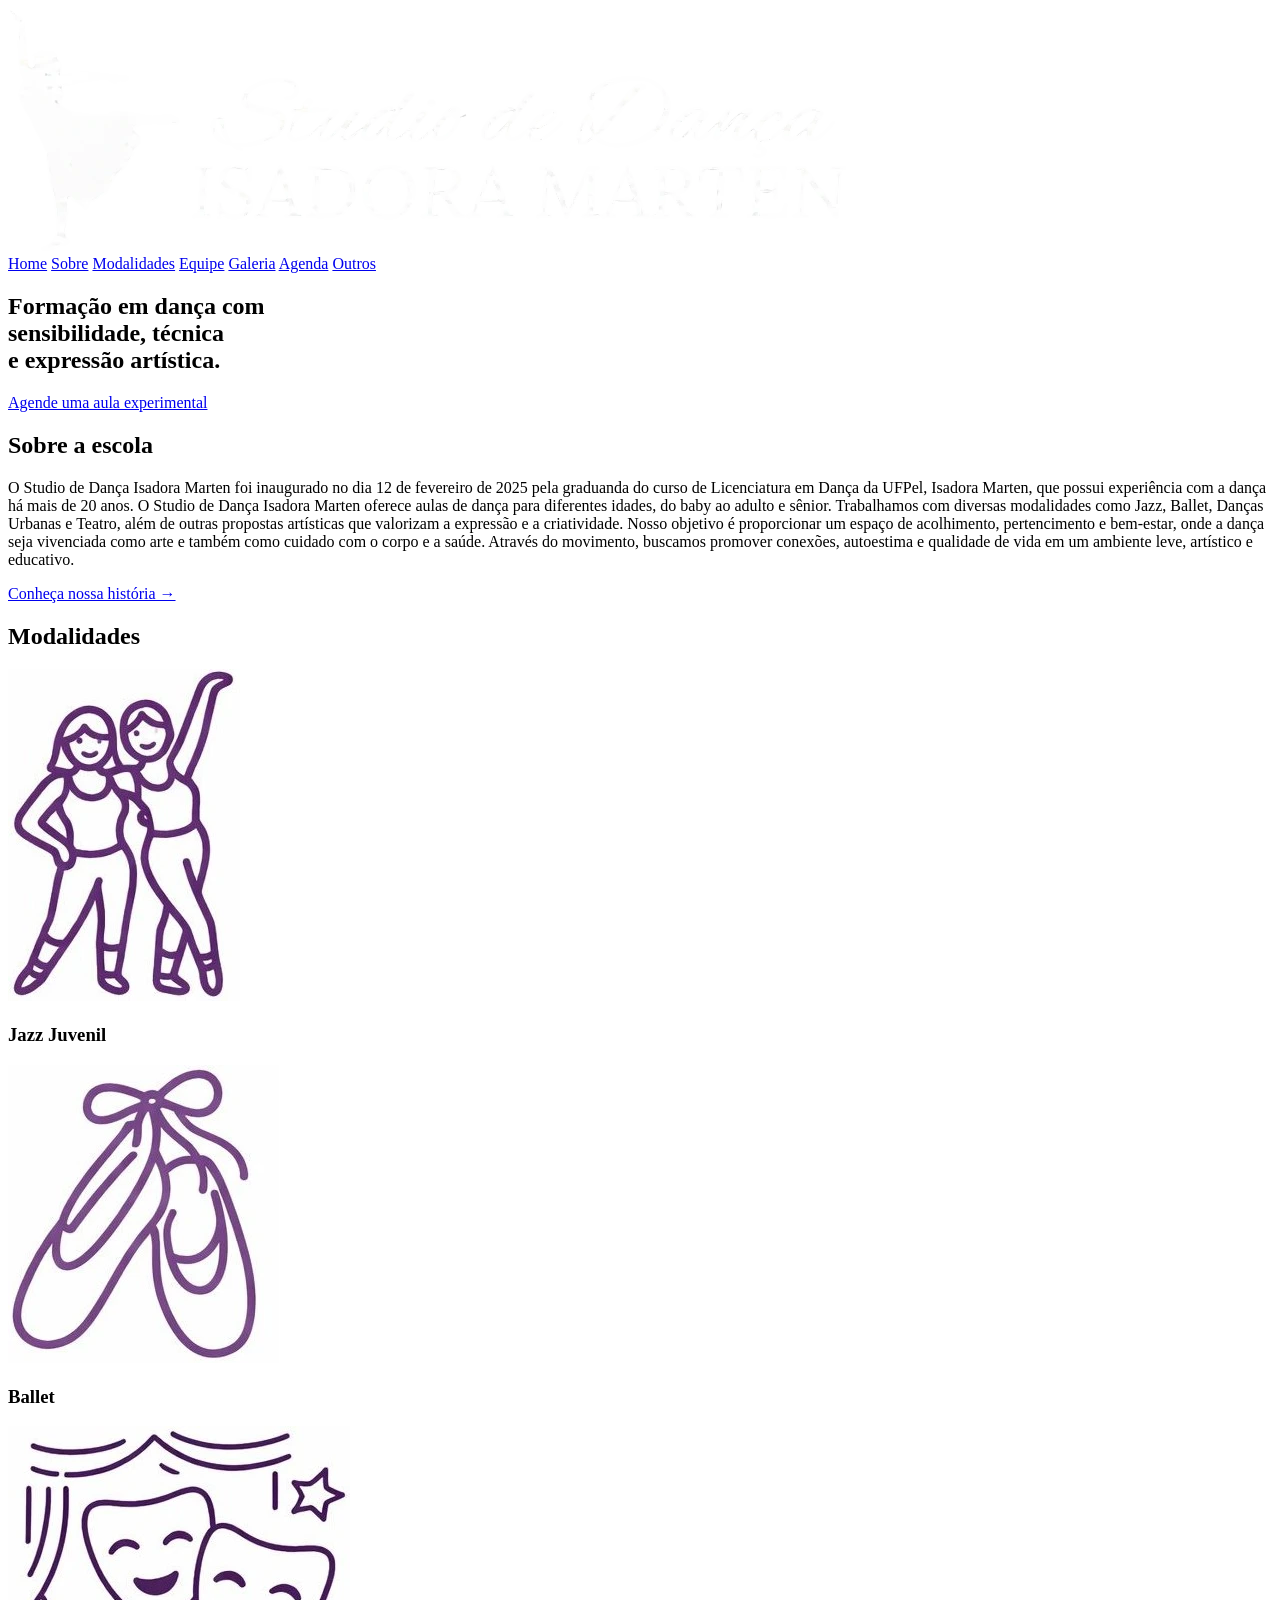
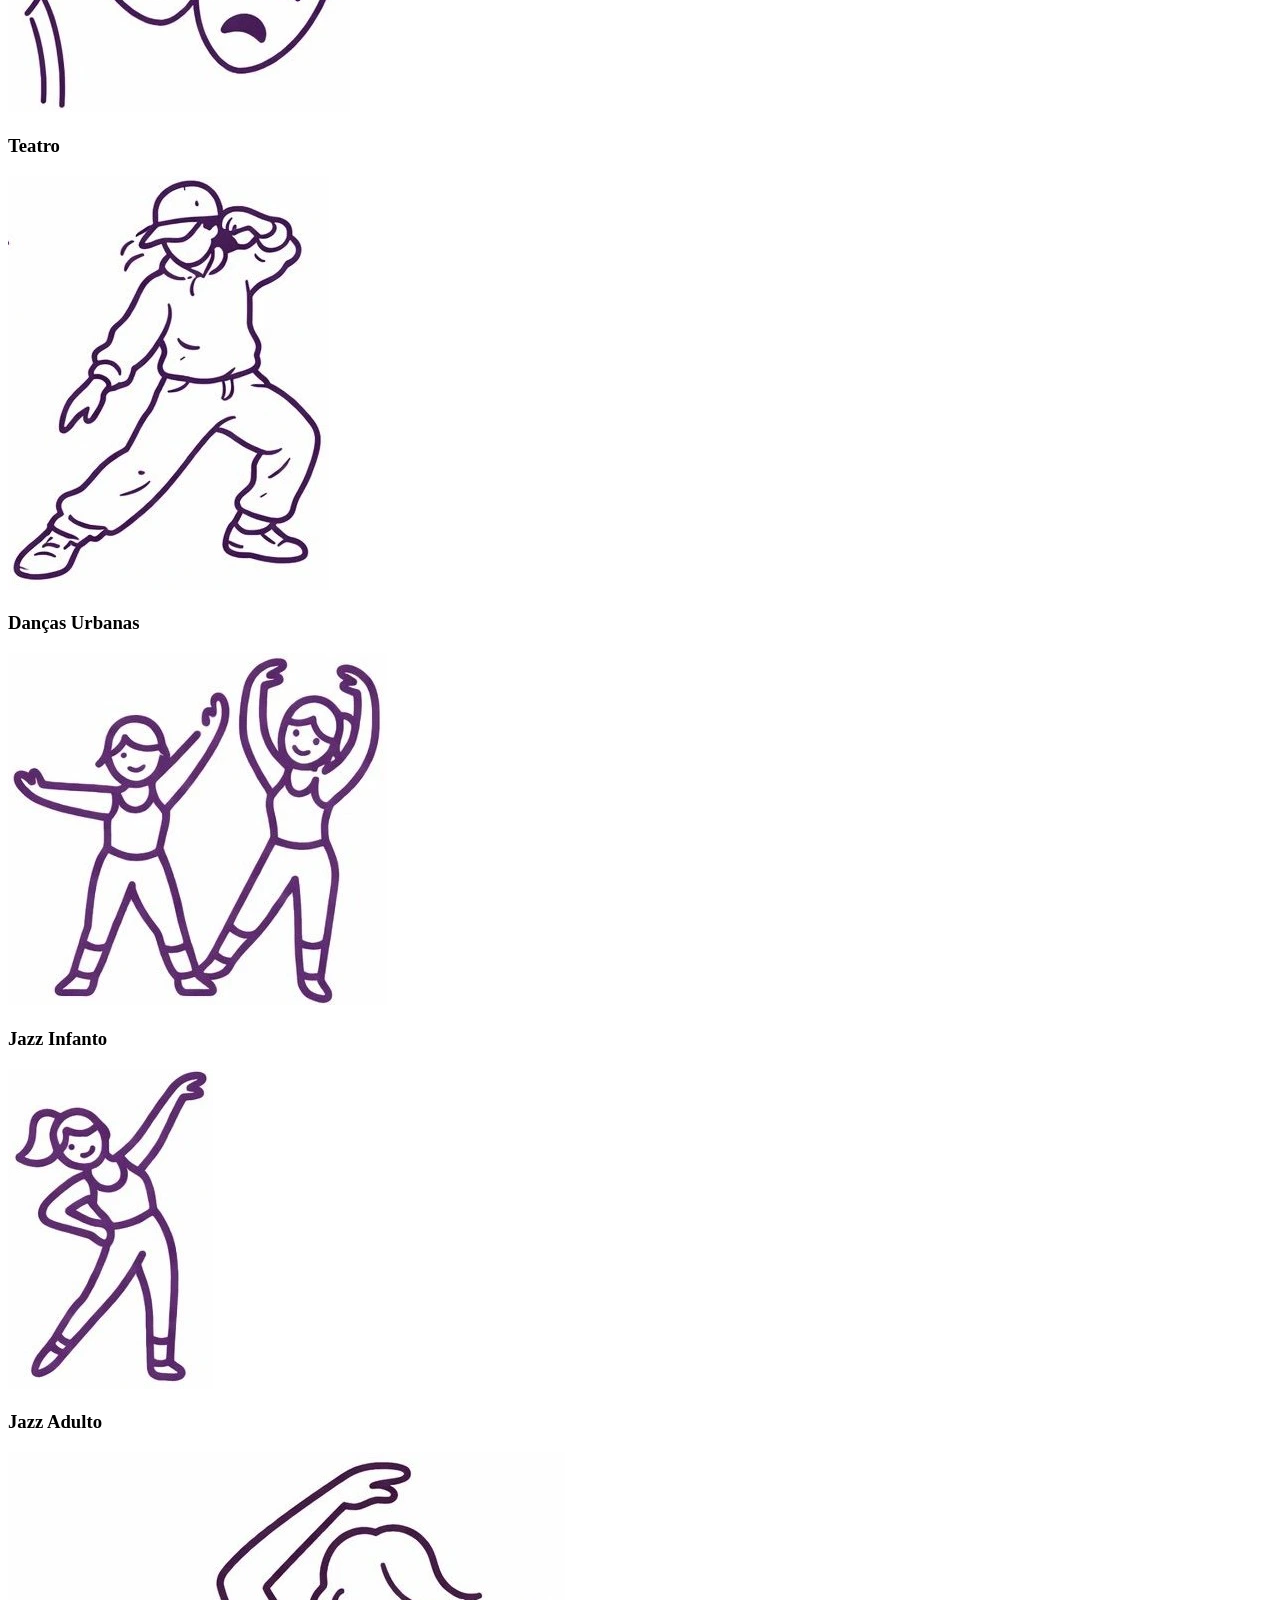
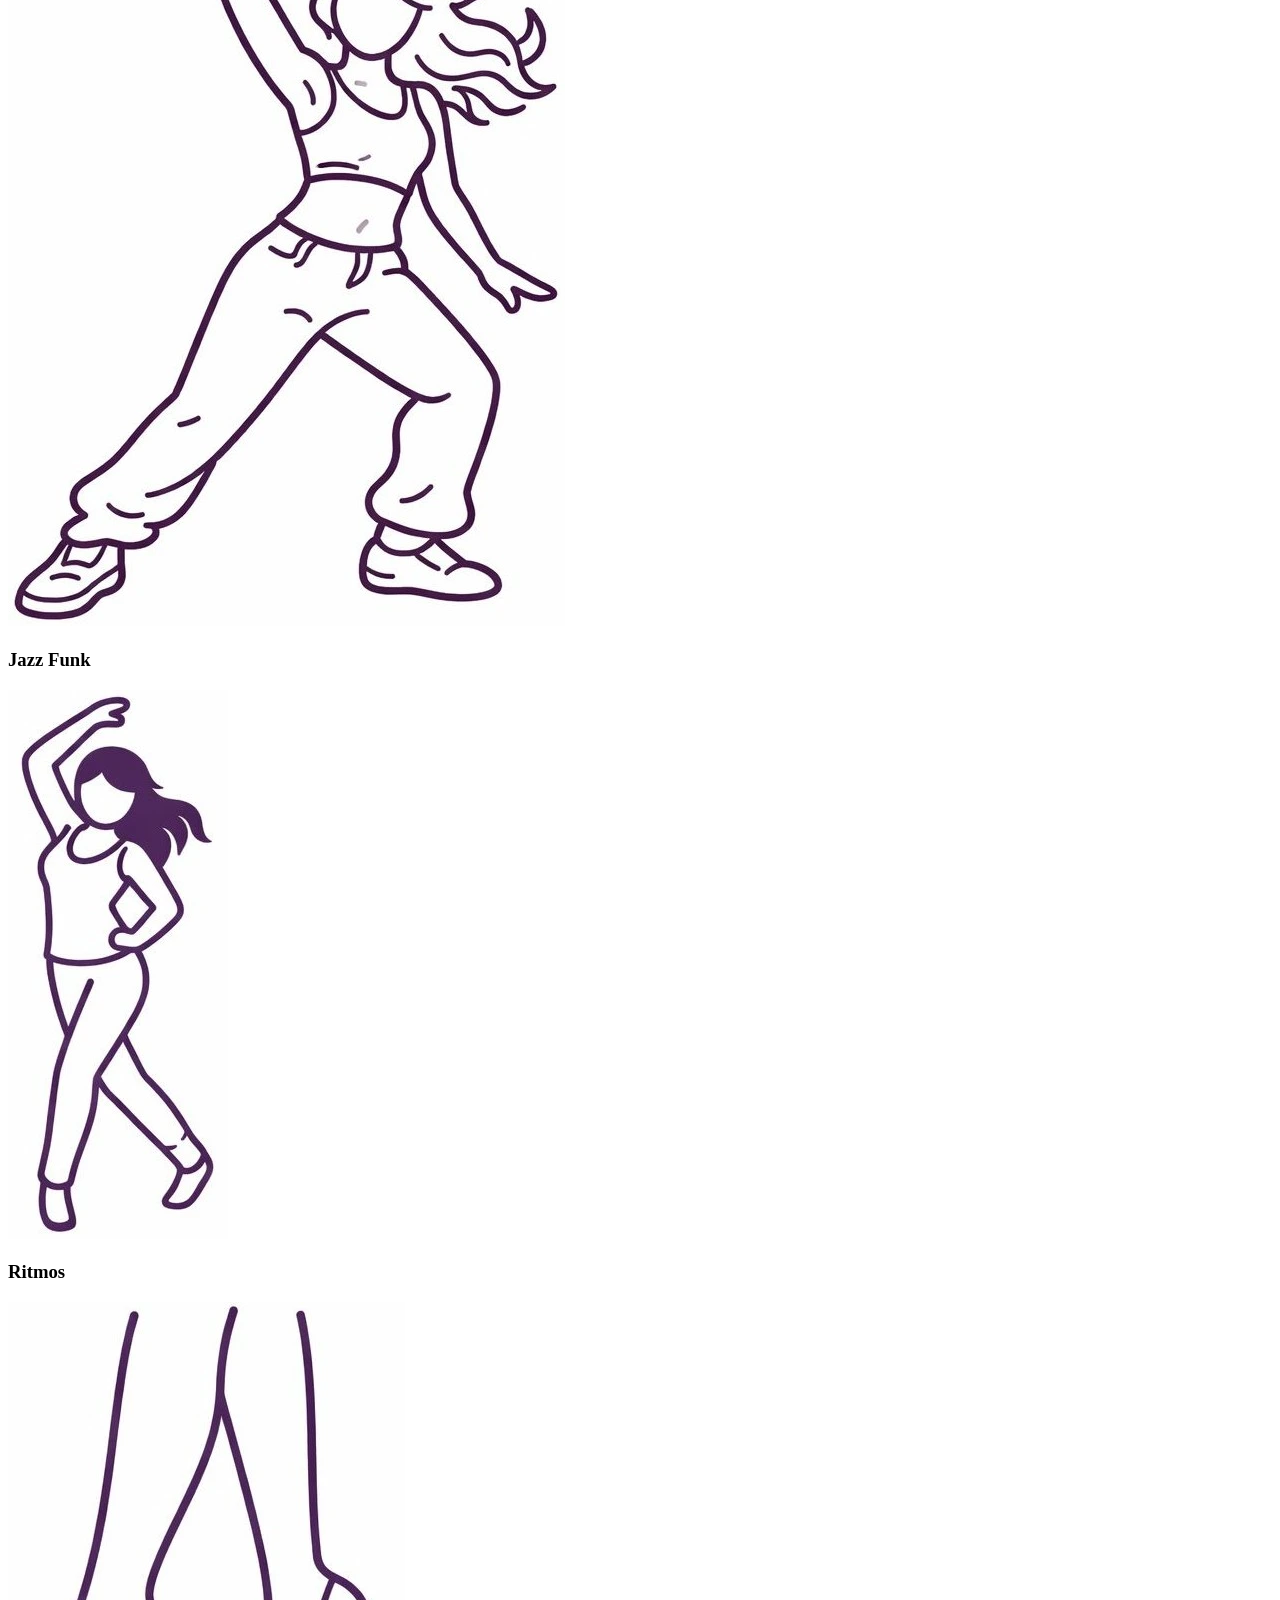
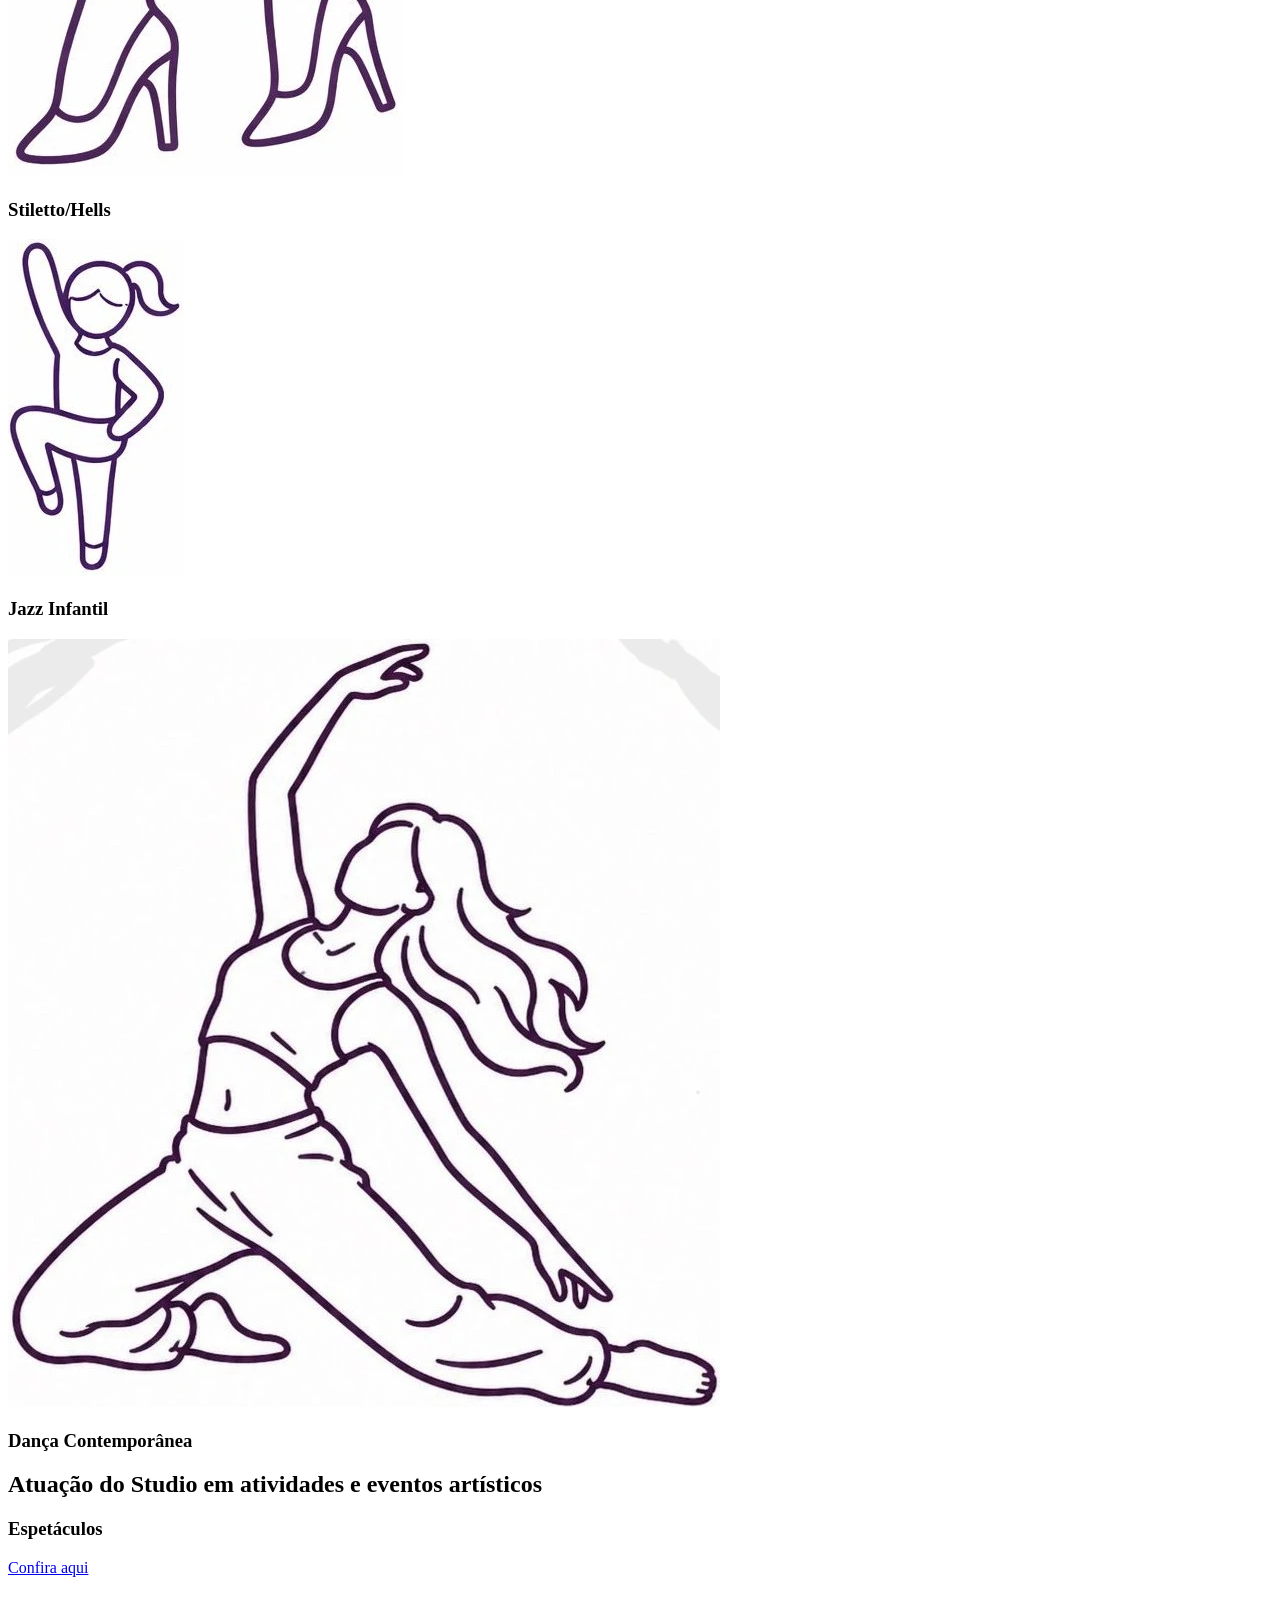
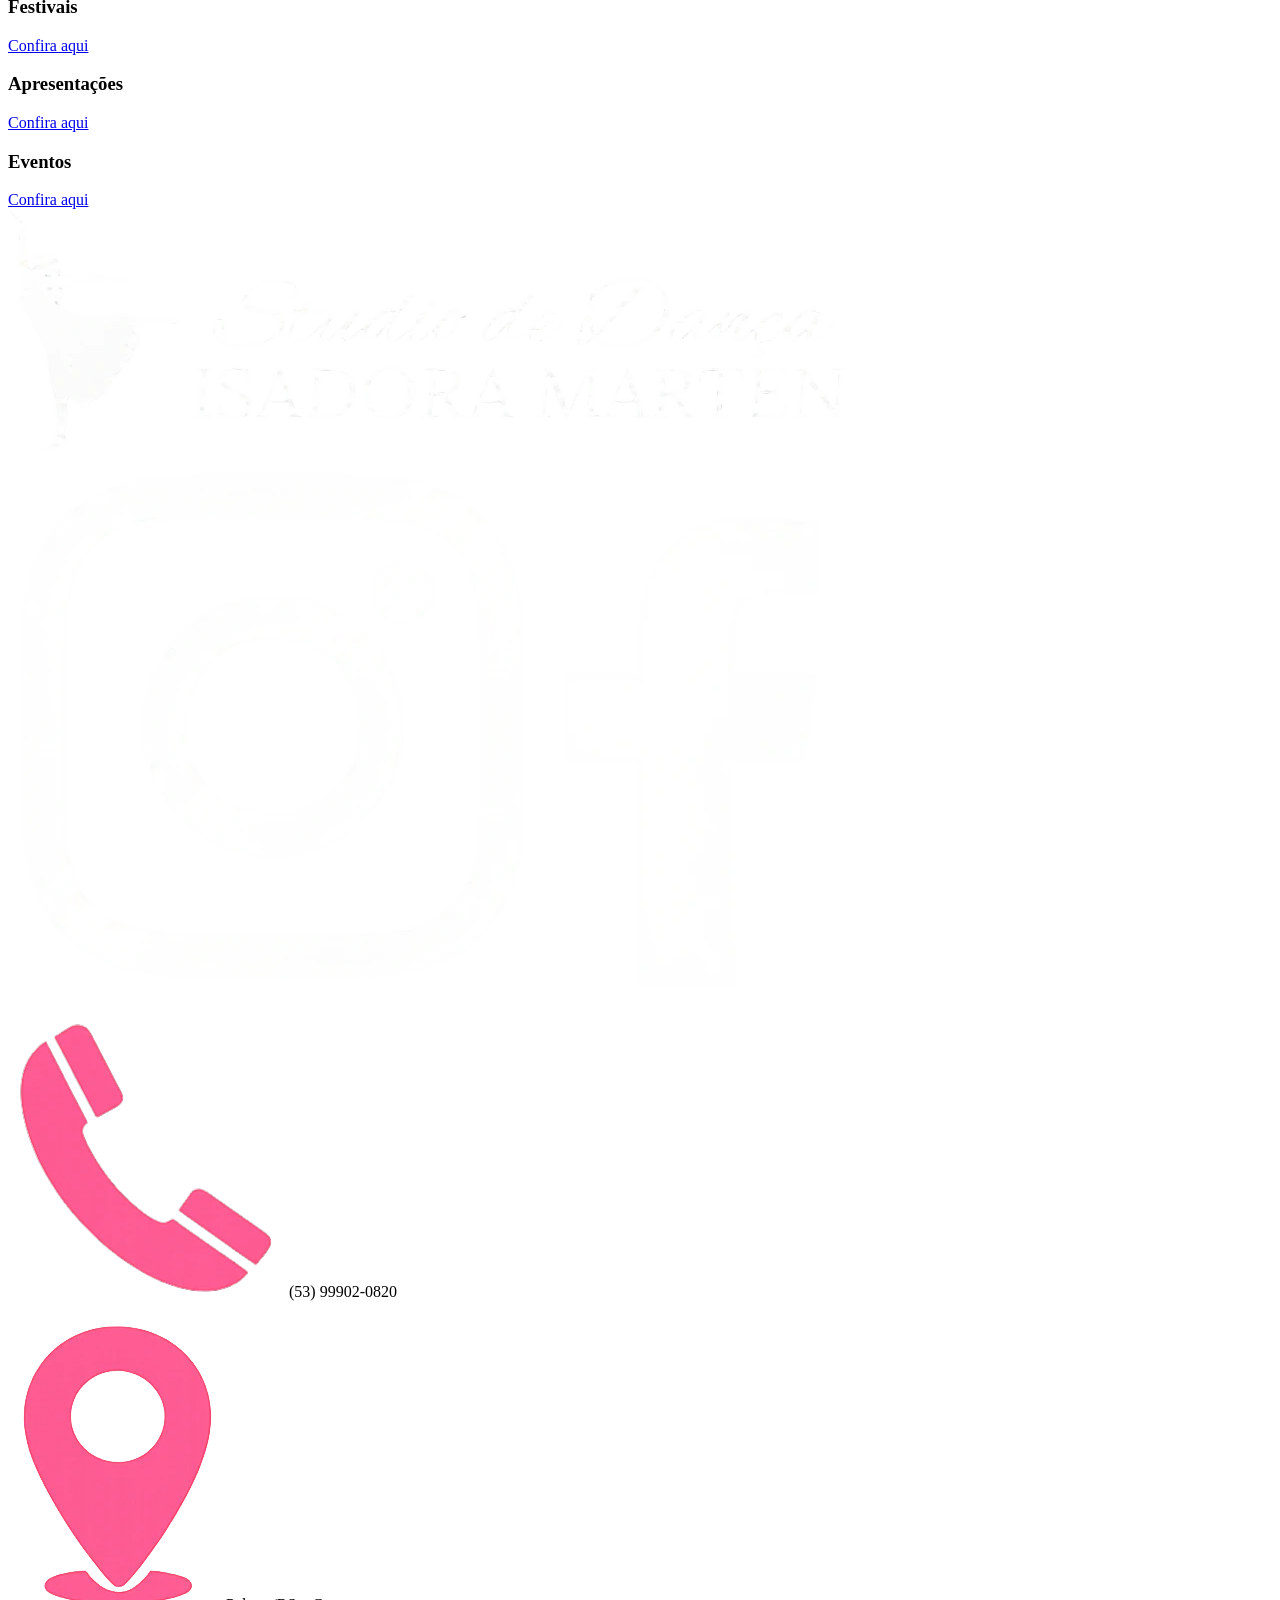
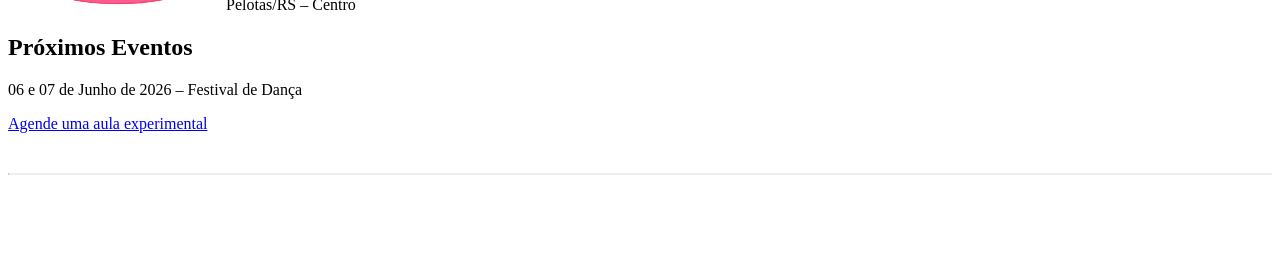
==== index.html @ 5fc2ec9d "mudança index" ====
<!DOCTYPE html>
<html lang="pt-BR">
<head>
  <meta charset="UTF-8">
  <meta name="viewport" content="width=device-width, initial-scale=1.0">

  <title>Studio de Dança Isadora Marten | Pelotas</title>

  <meta name="description" content="Studio de Dança Isadora Marten em Pelotas/RS. Formação em dança com sensibilidade, técnica e expressão artística. Agende sua aula experimental.">

  <meta name="keywords" content="dança pelotas, studio de dança, ballet pelotas, jazz pelotas, danças urbanas, teatro, dança infantil">
<meta name="author" content="Studio de Dança Isadora Marten">
<meta name="robots" content="index, follow">
<link rel="canonical" href="https://www.isadoramarten.com.br/sobre/sobre.html">
<link rel="icon" href="/img/favicon.png">

<meta property="og:title" content="Studio de Dança Isadora Marten - Home">
<meta property="og:description" content="Studio de Dança Isadora Marten em Pelotas/RS. Formação em dança com sensibilidade, técnica e expressão artística. Agende sua aula experimental.">
<meta property="og:image" content="https://www.isadoramarten.com.br/img/preview.jpg">
<meta property="og:url" content="https://www.isadoramarten.com.br/index/index.html">
<meta property="og:type" content="website">

  <link rel="stylesheet" href="style.css">
  <link href="https://fonts.googleapis.com/css2?family=Playfair+Display:wght@400;600&family=Inter:wght@300;400;500&display=swap" rel="stylesheet">
</head>
<body>

<div class="page">

  <header class="footer-top">
    <div class="footer-container">
      <div class="footer-logo">
        <img src="/img/Logo Studio2.webp" alt="Studio de Dança">
      </div>
      <nav class="nav footer-nav">
        <a href="/index/index.html" class="active">Home</a>
        <a href="/sobre/sobre.html">Sobre</a>
        <a href="/modalidades/modalidades.html">Modalidades</a>
        <a href="/equipe/equipe.html">Equipe</a>
        <a href="/galeria/galeria.html">Galeria</a>
        <a href="/agenda/agenda.html">Agenda</a>
        <a href="/outros/outros.html">Outros</a>
      </nav>
    </div>
  </header>

  <section class="hero">
    <div class="container">
      <div class="hero-text">
        <h1>Formação em dança com<br>sensibilidade, técnica<br>e expressão artística.</h1>
        <a href="https://wa.me/message/OHSK2QDZEW2VO1" target="_blank" class="btn-experimental">
          Agende uma aula experimental
        </a>
      </div>
    </div>
  </section>

  <section class="section">
    <div class="container">
      <h2 class="about-title">Sobre a escola</h2>
      <p class="about-text">
        O Studio de Dança Isadora Marten foi inaugurado no dia 12 de fevereiro de 2025 pela graduanda do curso de Licenciatura em Dança da UFPel, Isadora Marten, que possui experiência com a dança há mais de 20 anos.

O Studio de Dança Isadora Marten oferece aulas de dança para diferentes idades, do baby ao adulto e sênior. Trabalhamos com diversas modalidades como Jazz, Ballet, Danças Urbanas e Teatro, além de outras propostas artísticas que valorizam a expressão e a criatividade.

Nosso objetivo é proporcionar um espaço de acolhimento, pertencimento e bem-estar, onde a dança seja vivenciada como arte e também como cuidado com o corpo e a saúde. Através do movimento, buscamos promover conexões, autoestima e qualidade de vida em um ambiente leve, artístico e educativo.
      </p>
      <a href="/sobre/sobre.html" class="about-link">Conheça nossa história →</a>
    </div>
  </section>

  <section class="section soft-bg">
    <div class="container">
      <h2 class="about-title">Modalidades</h2>
      <div class="cards">
        <div class="card">
          <img src="/img/Jazz Juvenil.webp" alt="Ritmos" class="card-icon">
          <h3>Jazz Juvenil</h3>
        </div>
        <div class="card">
          <img src="/img/Ballet.webp" alt="Jazz" class="card-icon">
          <h3>Ballet</h3>
        </div>
        <div class="card">
          <img src="/img/Teatro.webp" alt="Infantil" class="card-icon">
          <h3>Teatro</h3>
        </div>
        <div class="card">
          <img src="/img/Danças Urbanas.webp" alt="Ritmos" class="card-icon">
          <h3>Danças Urbanas</h3>
        </div>
        <div class="card">
          <img src="/img/Jazz Infanto.webp" alt="Jazz" class="card-icon">
          <h3>Jazz Infanto</h3>
        </div>
        <div class="card">
          <img src="/img/Jazz Adulto.webp" alt="Infantil" class="card-icon">
          <h3>Jazz Adulto</h3>
          </div>
          <div class="card">
          <img src="/img/Jazz Funk.webp" alt="Ritmos" class="card-icon">
          <h3>Jazz Funk</h3>
        </div>
        <div class="card">
          <img src="/img/Ritmos.webp" alt="Jazz" class="card-icon">
          <h3>Ritmos</h3>
        </div>
        <div class="card">
          <img src="/img/Stilleto.webp" alt="Infantil" class="card-icon">
          <h3>Stiletto/Hells</h3>
        </div>
        <div class="card">
          <img src="/img/Jazz Infantil.webp" alt="Ritmos" class="card-icon">
          <h3>Jazz Infantil</h3>
        </div>
        <div class="card">
          <img src="/img/dancacontemporanea.webp" alt="Ritmos" class="card-icon">
          <h3>Dança Contemporânea</h3>
        </div>
      </div>
    </div>
  </section>

  <section class="section">
    <div class="container">
      <h2 class="about-title">Atuação do Studio em atividades e eventos artísticos</h2>
      <div class="cards">
        <div class="card image-card-home">
          <div class="card-image-placeholder">
             </div>
          <h3>Espetáculos</h3>
          <a href="/galeria/galeria.html" class="about-link">Confira aqui</a>
        </div>

        <div class="card image-card-home">
          <div class="card-image-placeholder"></div>
          <h3>Festivais</h3>
          <a href="/galeria/galeria.html" class="about-link">Confira aqui</a>
        </div>

        <div class="card image-card-home">
          <div class="card-image-placeholder"></div>
          <h3>Apresentações</h3>
          <a href="/galeria/galeria.html" class="about-link">Confira aqui</a>
        </div>

        <div class="card image-card-home">
          <div class="card-image-placeholder"></div>
          <h3>Eventos</h3>
          <a href="/galeria/galeria.html" class="about-link">Confira aqui</a>
        </div>
      </div>
    </div>
  </section>

  <footer class="footer-bottom-home">
    <div class="container footer-grid">
      <div class="footer-left">
        <div class="logo-footer-main">
          <img src="/img/Logo Studio2.webp" alt="Logo Studio Isadora Marten">
        </div>
        <div class="social-icons">
          <a href="https://www.instagram.com/isadoramarten_?" aria-label="Instagram"><img src="/img/instagram.webp" alt="Instagram"></a>
          <a href="https://www.facebook.com/share/1CkZpKYzbx/?mibextid=wwXIfr" aria-label="Facebook"><img src="/img/facebook.webp" alt="Facebook"></a>
        </div>
        <div class="contact-info">
          <p class="info-item"><img src="/img/phone.webp" alt=""> (53) 99902-0820</p>
          <p class="info-item"><img src="/img/localizacao.webp" alt=""> Pelotas/RS – Centro</p>
        </div>
      </div>

      <div class="footer-right">
        <h2 class="about-title">Próximos Eventos</h2>
        <p class="event-text">06 e 07 de Junho de 2026 – Festival de Dança</p>
        <a href="https://wa.me/message/OHSK2QDZEW2VO1" target="_blank" class="btn-experimental">Agende uma aula experimental</a>
      </div>
    </div>
    
    <div class="container">
        <hr class="linha-divisora" style="margin-top: 40px; border-top: 1px solid rgba(122, 59, 106, 0.1);">
        <p style="text-align: center; font-size: 0.8rem; padding: 20px 0; opacity: 0.7; color: #ffffff">
            &copy; <span id="ano-atual"></span> Studio de Dança Isadora Marten. Todos os direitos reservados.
        </p>
    </div>
  </footer>
<script src="script.js"></script>
</div>
</body>
</html>
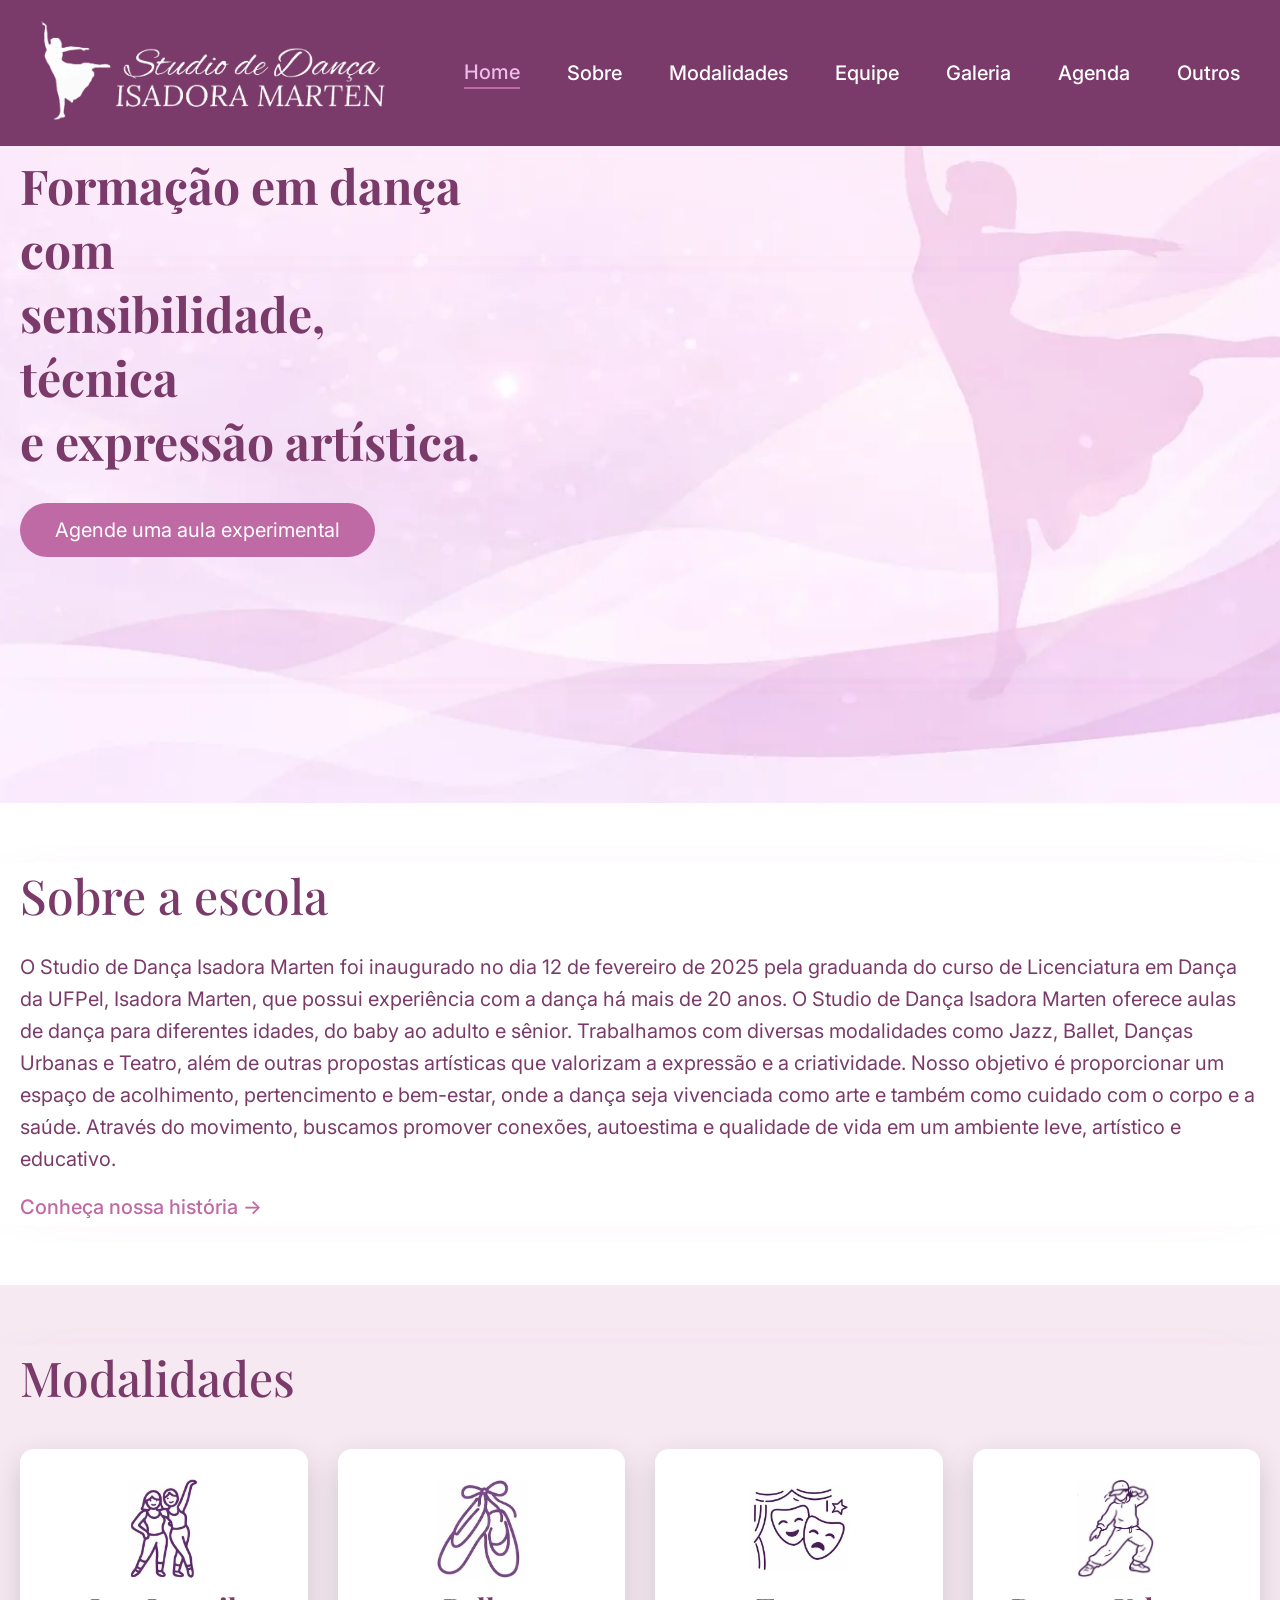
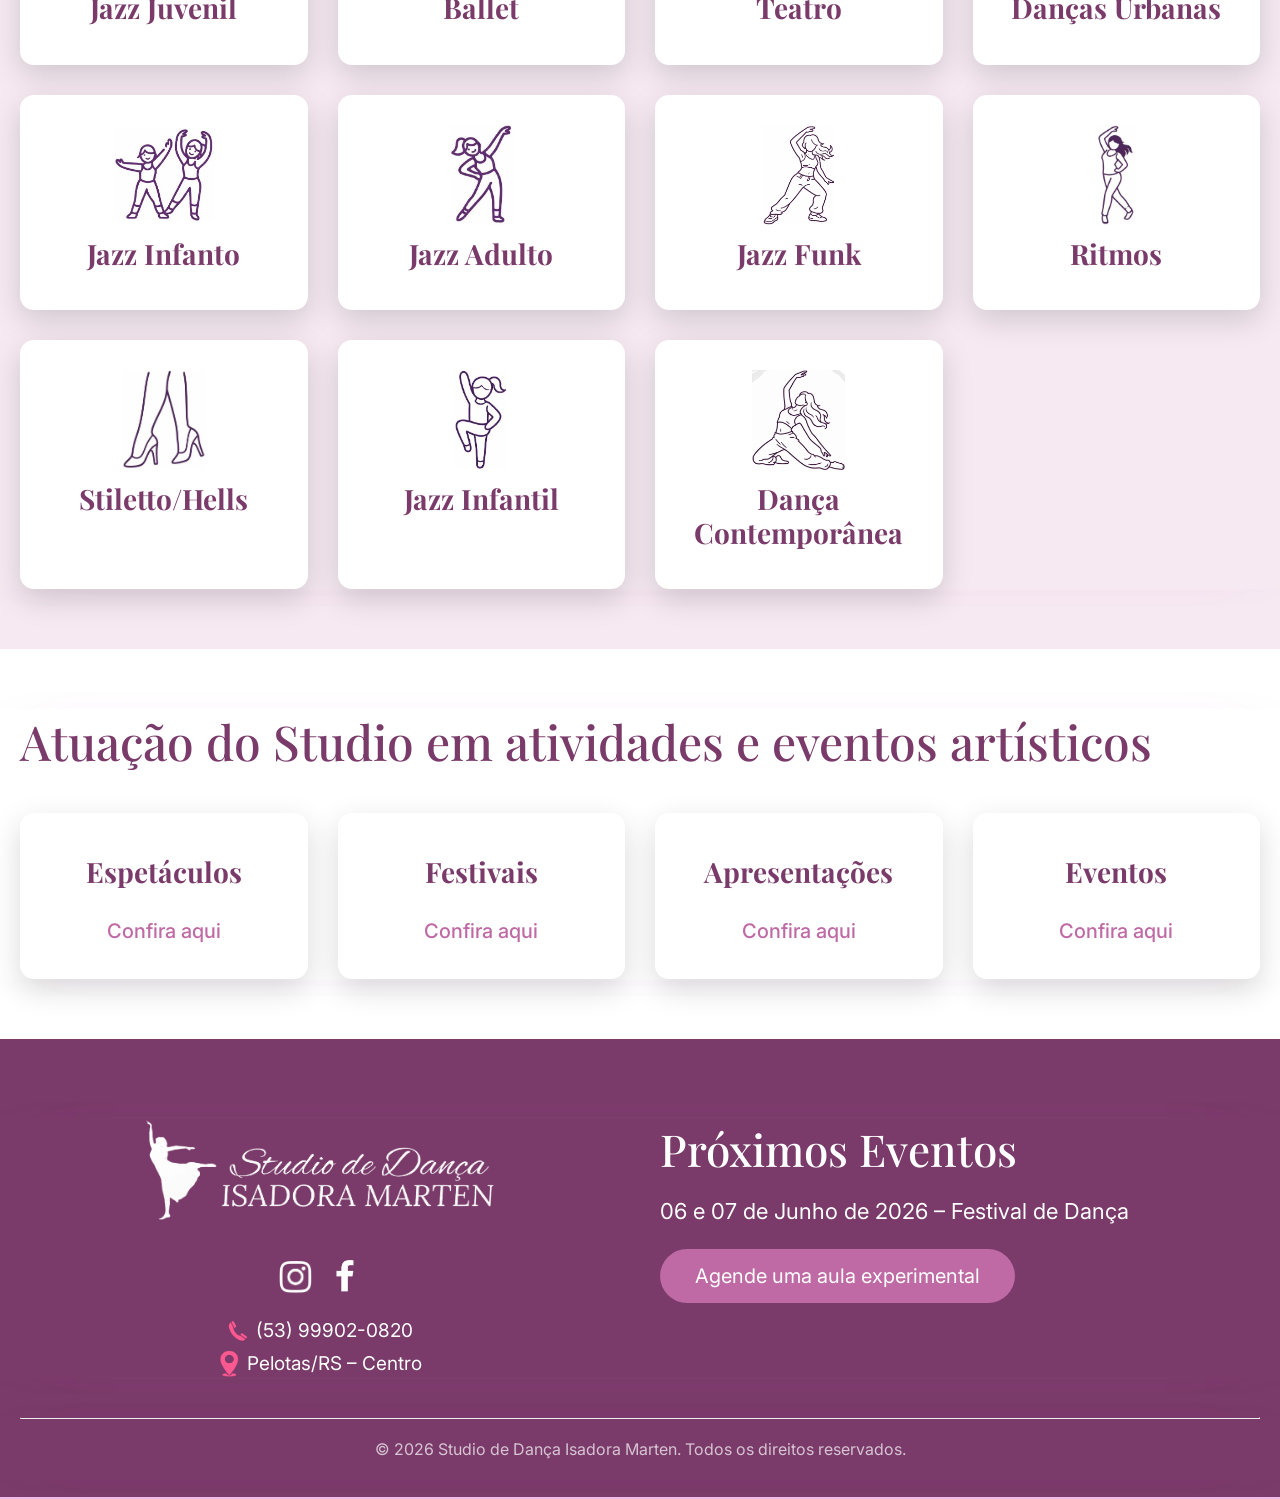
==== commit cbc3e276: "redicerionamento do index" ====
--- a/index.html
+++ b/index.html
@@ -20,7 +20,7 @@
 <meta property="og:url" content="https://www.isadoramarten.com.br/index/index.html">
 <meta property="og:type" content="website">
 
-  <link rel="stylesheet" href="style.css">
+  <link rel="stylesheet" href="/index/style.css">
   <link href="https://fonts.googleapis.com/css2?family=Playfair+Display:wght@400;600&family=Inter:wght@300;400;500&display=swap" rel="stylesheet">
 </head>
 <body>
@@ -183,7 +183,7 @@
         </p>
     </div>
   </footer>
-<script src="script.js"></script>
+<script src="/index/script.js"></script>
 </div>
 </body>
 </html>
--- a/index/style.css
+++ b/index/style.css
@@ -0,0 +1,486 @@
+:root {
+  --rosa: #c06aa5;
+  --rosa-claro: #f6e9f2;
+  --texto: #7a3b6a;
+}
+
+html {
+  font-size: 125%;
+}
+
+/* RESET */
+* {
+  margin: 0;
+  padding: 0;
+  box-sizing: border-box;
+}
+
+/* FUNDO GLOBAL */
+body {
+    font-family: 'Inter', sans-serif;
+    /* O gradiente agora só aparece nas laterais */
+    background: linear-gradient(90deg, #894589 0%, #eebbea 20%, #eebbea 80%, #894589 100%);
+    background-attachment: fixed;
+    color: var(--texto);
+    margin: 0;
+    padding: 0;
+}
+
+/* O MIOLO DO SITE (Os 1200px centrais) */
+.page {
+    background-color: #ffffff; 
+    /* Aumente de 1200px para 1500px */
+    max-width: 1500px; 
+    margin: 0 auto;
+    overflow-x: hidden;
+    position: relative;
+    box-shadow: 0 0 100px rgba(122, 59, 106, 0.1); 
+}
+
+/* TIPOGRAFIA */
+h1, h2, h3, h4 {
+  font-family: 'Playfair Display', serif;
+  color: var(--texto);
+}
+
+/* CONTAINER */
+.container {
+  /* Aumente de 1100px para 1375px (ou 1400px para arredondar) */
+  max-width: 1400px; 
+  margin: 0 auto;
+  padding: 0px 20px;
+  box-shadow: 20px 0 50px -20px rgba(192, 106, 165, 0.05), 
+               -20px 0 50px -20px rgba(192, 106, 165, 0.05);
+}
+.about-title {
+   font-size: 2.4rem;
+  margin-bottom: 24px;
+  font-weight: 500;
+}
+
+.about-text {
+    max-width: 1300px;
+    line-height: 1.6;
+    margin: 0; /* Remove o centralizado e joga para a esquerda */
+    text-align: left; /* Garante o alinhamento à esquerda */
+}
+.about-link {
+  display: inline-block;
+  margin-top: 20px;
+
+  color: var(--rosa);
+  text-decoration: none;
+  font-weight: 500;
+
+  position: relative;
+  padding-bottom: 6px;
+}
+
+.about-link::after {
+  content: "";
+  position: absolute;
+  left: 0;
+  bottom: 0;
+
+  width: 0%;
+  height: 2px;
+  background-color: currentColor;
+
+  transition: width 0.3s ease;
+}
+
+.about-link:hover::after {
+  width: 100%;
+}
+
+/* NAV */
+.nav a {
+  text-decoration: none;
+  color: var(--rosa);
+  margin-left: 1.2rem;
+}
+
+.nav a.active {
+  color: var(--rosa);
+}
+
+/* FOOTER TOP */
+.footer-top {
+    display: block !important;
+    background-color: #7a3b6a; /* Cor suave de fundo */
+    border-bottom: 1px solid rgba(122, 59, 106, 0.1);
+    padding: 20px 0;
+}
+
+/* Procure a classe .footer-container e mude apenas o max-width */
+.footer-container {
+    max-width: 1400px; /* Alinhado com o container principal */
+    margin: 0 auto;
+    display: flex;
+    justify-content: space-between;
+    align-items: center;
+    padding: 0px 40px; /* Aumentei um pouco o respiro lateral */
+}
+
+.footer-logo img {
+  max-height: 100px;
+}
+
+.footer-nav {
+    display: flex;
+    align-items: center;
+    gap: 23px;
+    height: 80px;
+}
+
+.footer-nav a {
+    text-decoration: none;
+    color: #ffffff;
+    font-weight: 500;
+    font-size: 1rem;
+    transition: 0.3s;
+    line-height: 1;
+    padding: 5px 0;
+}
+
+.footer-nav a:hover,
+.footer-nav a.active {
+    color: #eebbea;
+}
+
+.footer-nav a.active {
+    border-bottom: 2px solid var(--rosa);
+    padding-bottom: 5px;
+}
+
+.footer-nav a::after {
+  content: "";
+  position: absolute;
+  left: 0;
+  bottom: 0;
+  width: 0%;
+  height: 2px;
+  background: currentColor;
+}
+
+.footer-nav a.active::after {
+  width: 100%;
+}
+
+/* HERO */
+.hero {
+    min-height: 73vh;
+    display: flex;
+    align-items: center;
+    /* Isso cria um fundo que vai do branco para o rosa claro até o fim da tela */
+    background: linear-gradient(90deg, #ffffff 50%, #fdf6fa 100%); 
+    background-image: url("/img/bailarina-bg.webp");
+    background-repeat: no-repeat;
+    background-position: 55% center; /* Trava ela mais para a direita */
+    background-size: 1500px; /* Trava o tamanho em pixels para não quebrar no zoom */
+}
+
+.hero-text {
+   /* 520 * 1.25 = 650px */
+   max-width: 650px; 
+   /* 620 * 1.25 = 775px */
+   margin-right: 775px;
+   transform: translateY(-120px);
+}
+
+.hero-text h1 {
+  font-size: 2.4rem;
+  margin-bottom: 1.5rem;
+}
+
+/* BOTÕES */
+
+  .btn-experimental {
+    display: inline-block;
+    background-color: var(--rosa);
+    color: #ffffff;
+    padding: 15px 35px;
+    border-radius: 50px;
+    text-decoration: none;
+    font-weight: 400;
+    transition: 0.3s;
+    border: none;
+    cursor: pointer;
+}
+
+.footer-right .btn-experimental {
+    background-color: var(--rosa); /* Na home o footer é branco, então o botão é rosa */
+}
+
+
+.btn-experimental:hover {
+    transform: translateY(-3px);
+    opacity: 0.9;
+}
+
+/* SEÇÕES */
+.section {
+  width: 100vw;
+  position: relative;
+  left: 50%;
+  right: 50%;
+  margin-left: -50vw;
+  margin-right: -50vw;
+  background-color: #ffffff; /* ISSO faz o "Sobre" e outros reaparecerem */
+  padding: 60px 0;
+}
+.section-sobre {
+  background-color: #fcf6fa; /* Um rosa muito sutil */
+  width: 100%; /* Isso faz a cor ocupar a tela toda */
+  padding: 80px 0;
+}
+.decoracao-lateral {
+  position: absolute;
+  left: -50px; /* Joga parte da imagem para fora da área central */
+  opacity: 0.5;
+  z-index: -1;
+}
+
+.section-dynamic {
+  position: relative;
+  background: linear-gradient(90deg, #ffffff 0%, #fef9fc 50%, #ffffff 100%);
+  padding: 100px 0;
+  overflow: hidden; /* Garante que elementos decorativos não criem barra de rolagem */
+}
+
+/* Um detalhe decorativo que quebra o visual reto */
+.section-dynamic::before {
+  content: "";
+  position: absolute;
+  width: 300px;
+  height: 300px;
+  background: var(--rosa-claro);
+  border-radius: 50%;
+  top: -150px;
+  right: -100px;
+  filter: blur(80px); /* Cria uma mancha de cor suave na borda */
+  z-index: 0;
+}
+.section:first-of-type {
+  padding-top: 1.5rem;
+}
+
+.soft-bg {
+  background-color: var(--rosa-claro); /* Ou a cor que você desejar */
+  width: 100vw;
+  position: relative;
+  left: 50%;
+  right: 50%;
+  margin-left: -50vw;
+  margin-right: -50vw;
+  padding: 60px 0;
+}
+
+/* Garante que o conteúdo dentro da seção continue centralizado */
+.soft-bg .container {
+    max-width: 1400px; /* Antes estava 1100px */
+    margin: 0 auto;
+}
+
+/* CARDS */
+.cards {
+    display: grid;
+    grid-template-columns: repeat(auto-fit, minmax(260px, 1fr)); 
+    gap: 1.5rem;
+    margin-top: 2rem;
+    text-align: center;
+}
+
+.card {
+  background: #ffffff !important;
+  padding: 1.5rem;
+  border-radius: 14px;
+  
+  /* Sombra forte e nítida (Preta para teste, depois ajuste para o roxo) */
+  box-shadow: 0 10px 30px rgba(0, 0, 0, 0.15) !important;
+  
+  /* ISSO É O QUE FAZ A SOMBRA APARECER: */
+  position: relative; 
+  z-index: 10;
+  display: block;
+  transition: all 0.3s ease;
+}
+
+/* Efeito de flutuar ao passar o mouse */
+.card:hover {
+  transform: translateY(-8px);
+  box-shadow: 0 20px 40px rgba(122, 59, 106, 0.25) !important;
+}
+
+.card h3 {
+    font-size: 1.4rem; /* Reduzi levemente de 1.5 para 1.4 para caber melhor */
+    margin-bottom: 10px;
+    margin-top: 12px;
+    text-align: center;
+    word-wrap: break-word; /* Força a quebra se a palavra for gigante */
+    line-height: 1.2;
+}
+
+.card p {
+  margin-top: 0;
+  font-size: 0.9rem;
+  text-align: center;
+}
+.card-icon {
+  width: 100px;
+  height: 100px; /* Trava a altura para todas ficarem exatamente com o mesmo tamanho */
+  object-fit: contain; /* Faz a imagem caber no quadrado de 100x100 sem distorcer ou cortar */
+  margin: 0 auto 12px;
+  display: block;
+}
+
+
+
+.icon {
+  width: 50px;
+  height: 50px;
+  background: var(--rosa-claro);
+  border-radius: 50%;
+  margin-bottom: 1rem;
+}
+
+.image-card {
+  height: 160px;
+  background: linear-gradient(135deg, #e8c0db, #f6e9f2);
+}
+
+/* FOOTER FINAL */
+.footer-bottom-home {
+    padding: 80px 0 20px 0;
+    background-color: #7a3b6a;/*#7a3b6a*/
+}
+
+.footer-grid {
+    display: grid;
+    grid-template-columns: 1fr 1fr;
+    gap: 40px;
+}
+
+/* COLUNA DA ESQUERDA (Logo, Redes, Contatos) */
+.footer-left .social-icons {
+    justify-content: center;
+    margin: 20px 0;
+}
+
+.footer-left .social-icons a[aria-label="Facebook"] {
+    transform: translateY(-1.5px); /* Nivelamento óptico que fizemos */
+}
+
+.footer-left {
+    display: flex;
+    flex-direction: column;
+    align-items: center; /* Centraliza horizontalmente todos os filhos */
+    text-align: center;
+    width: 100%;
+}
+.logo-footer-main {
+    width: 100%;
+    display: flex;
+    justify-content: center; /* Garante que a div da logo centralize o conteúdo */
+    margin-bottom: 20px;
+}
+
+.logo-footer-main img {
+    max-width: 350px; /* Ajuste para o tamanho que você preferir */
+    height: auto;
+    display: block; /* Remove espaços fantasmas embaixo da imagem */
+}
+
+.social-icons {
+  display: flex;
+  justify-content: center;
+  align-items: center;
+  gap: 15px;
+  margin-bottom: 15px;
+}
+
+.social-icons img {
+  width: 34px; /* Tamanho fixo para não desalinharem */
+  height: 34px;
+  object-fit: contain;
+}
+
+.contact-info {
+  display: flex;
+  flex-direction: column;
+  gap: 8px;
+}
+
+.info-item {
+  display: flex;
+  align-items: center;
+  justify-content: center;
+  gap: 8px;
+  font-size: 0.95rem;
+  color: #ffffff;
+}
+
+.info-item img {
+  width: 20px;
+  height: auto;
+}
+
+/* COLUNA DA DIREITA (Eventos) */
+.footer-right {
+  display: flex;
+  flex-direction: column;
+  align-items: flex-start; /* Alinha o texto à esquerda nesta coluna */
+}
+
+.footer-right .about-title {
+  font-size: 2.2rem;
+  margin-bottom: 20px;
+  text-align: left;
+  color: #ffffff
+}
+
+.event-text {
+  margin-bottom: 25px;
+  font-size: 1.1rem;
+  color: #ffffff
+}
+
+@media (max-width: 1024px) {
+    /* O "Pulo do Gato": Reduz a escala geral do site (1rem volta a ser 16px) */
+    html { font-size: 100%; } 
+    
+    .hero { background-size: cover; background-position: center; min-height: 60vh; }
+    .hero-text { margin-right: 0; max-width: 100%; transform: none; text-align: center; padding: 0 20px; }
+    .about-text { text-align: center; max-width: 100%; }
+}
+
+@media (max-width: 768px) {
+    /* Diminui a escala mais um pouco para telas pequenas */
+    html { font-size: 95%; }
+    
+    /* Header e Navegação */
+    .footer-container { flex-direction: column; gap: 20px; padding: 20px; text-align: center; }
+    .footer-nav { flex-wrap: wrap; justify-content: center; height: auto; gap: 15px; }
+    
+    /* Hero */
+    .hero { min-height: auto; padding: 60px 20px; background-image: none; } /* Removemos a imagem de fundo no celular para leitura limpa */
+    .hero-text h1 { font-size: 2.2rem; }
+    
+    /* Estrutura de grid para os cards */
+    .cards { grid-template-columns: 1fr; gap: 20px; }
+    
+    /* Footer Final */
+    .footer-grid { grid-template-columns: 1fr; gap: 40px; text-align: center; }
+    .footer-right { align-items: center; text-align: center; width: 100%; }
+    .footer-right .about-title { text-align: center; width: 100%; }
+    .btn-experimental { width: 100%; max-width: 320px; }
+}
+
+@media (max-width: 480px) {
+    .hero-text h1 { font-size: 1.8rem; }
+    .hero-text p { font-size: 0.95rem; }
+    .cta-button { padding: 12px 25px; font-size: 0.9rem; }
+    
+    .card-home { padding: 20px; }
+    .card-home h3 { font-size: 1.2rem; }
+}
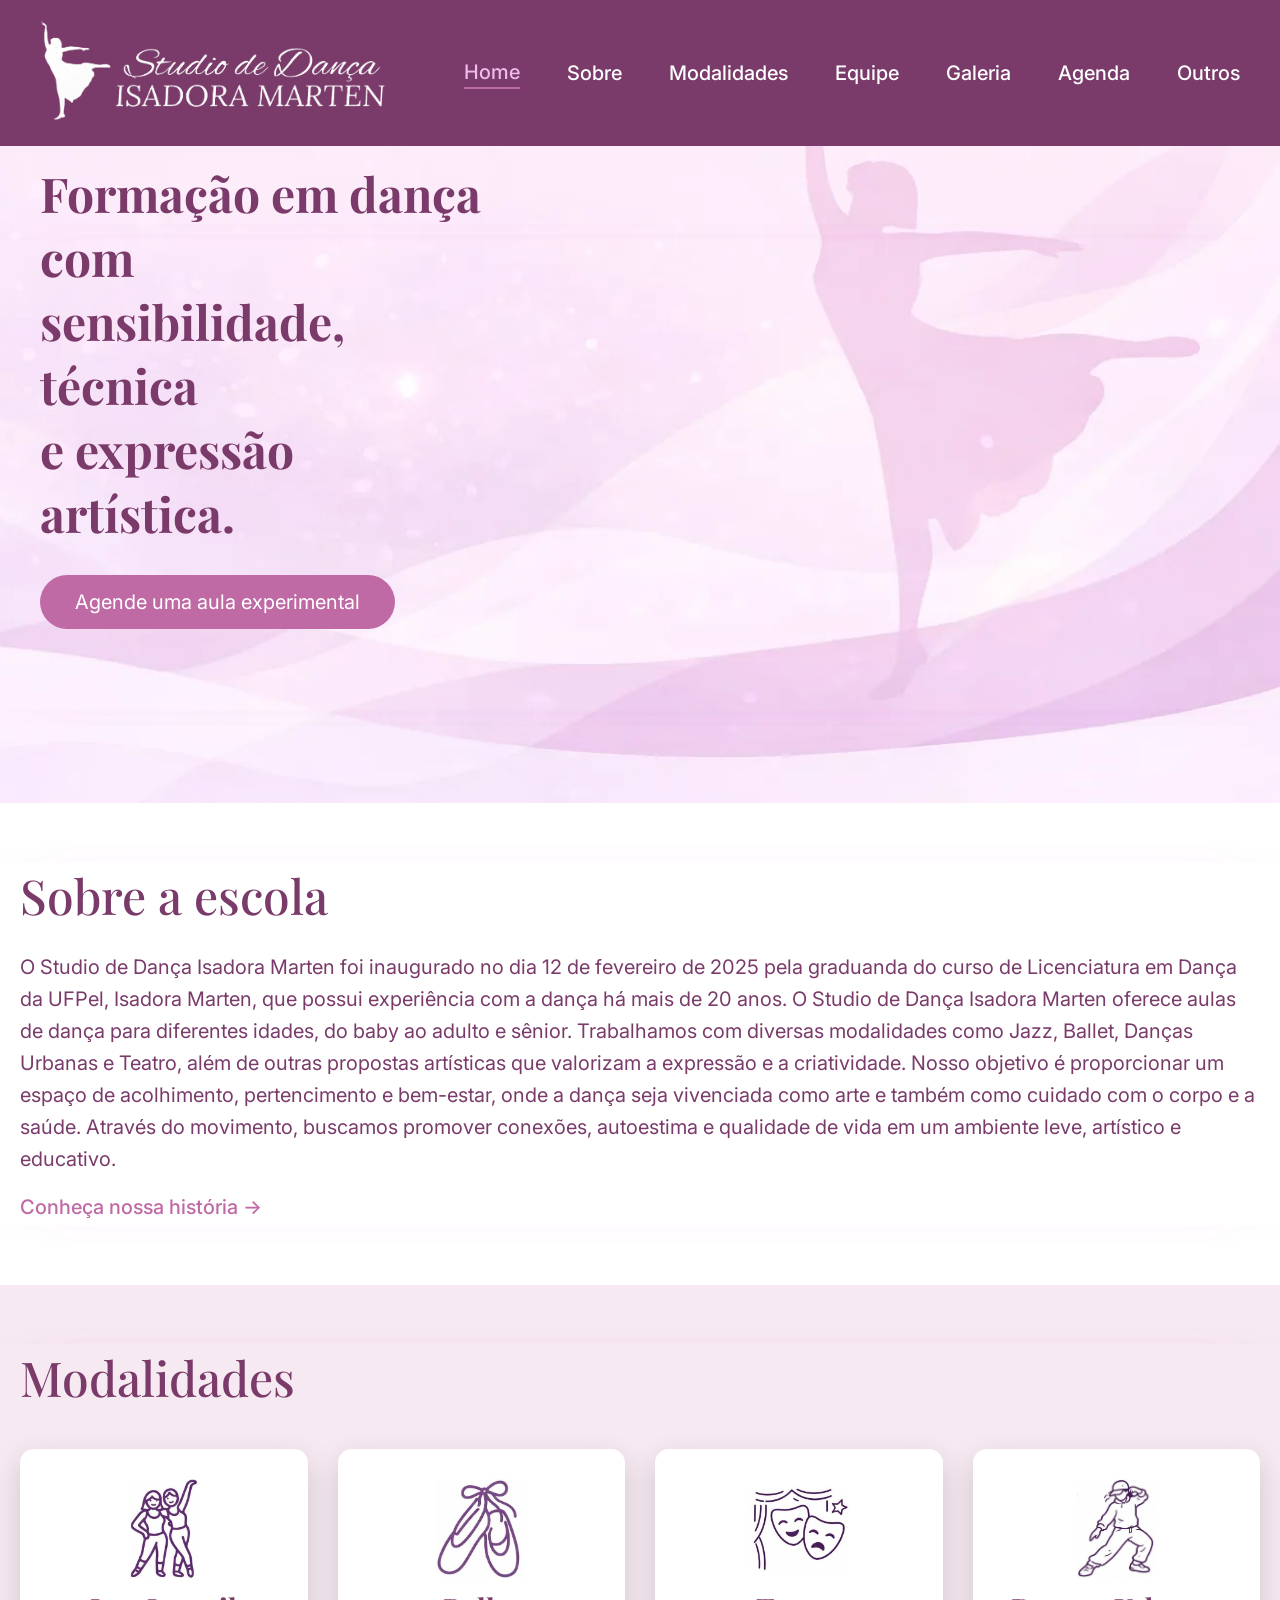
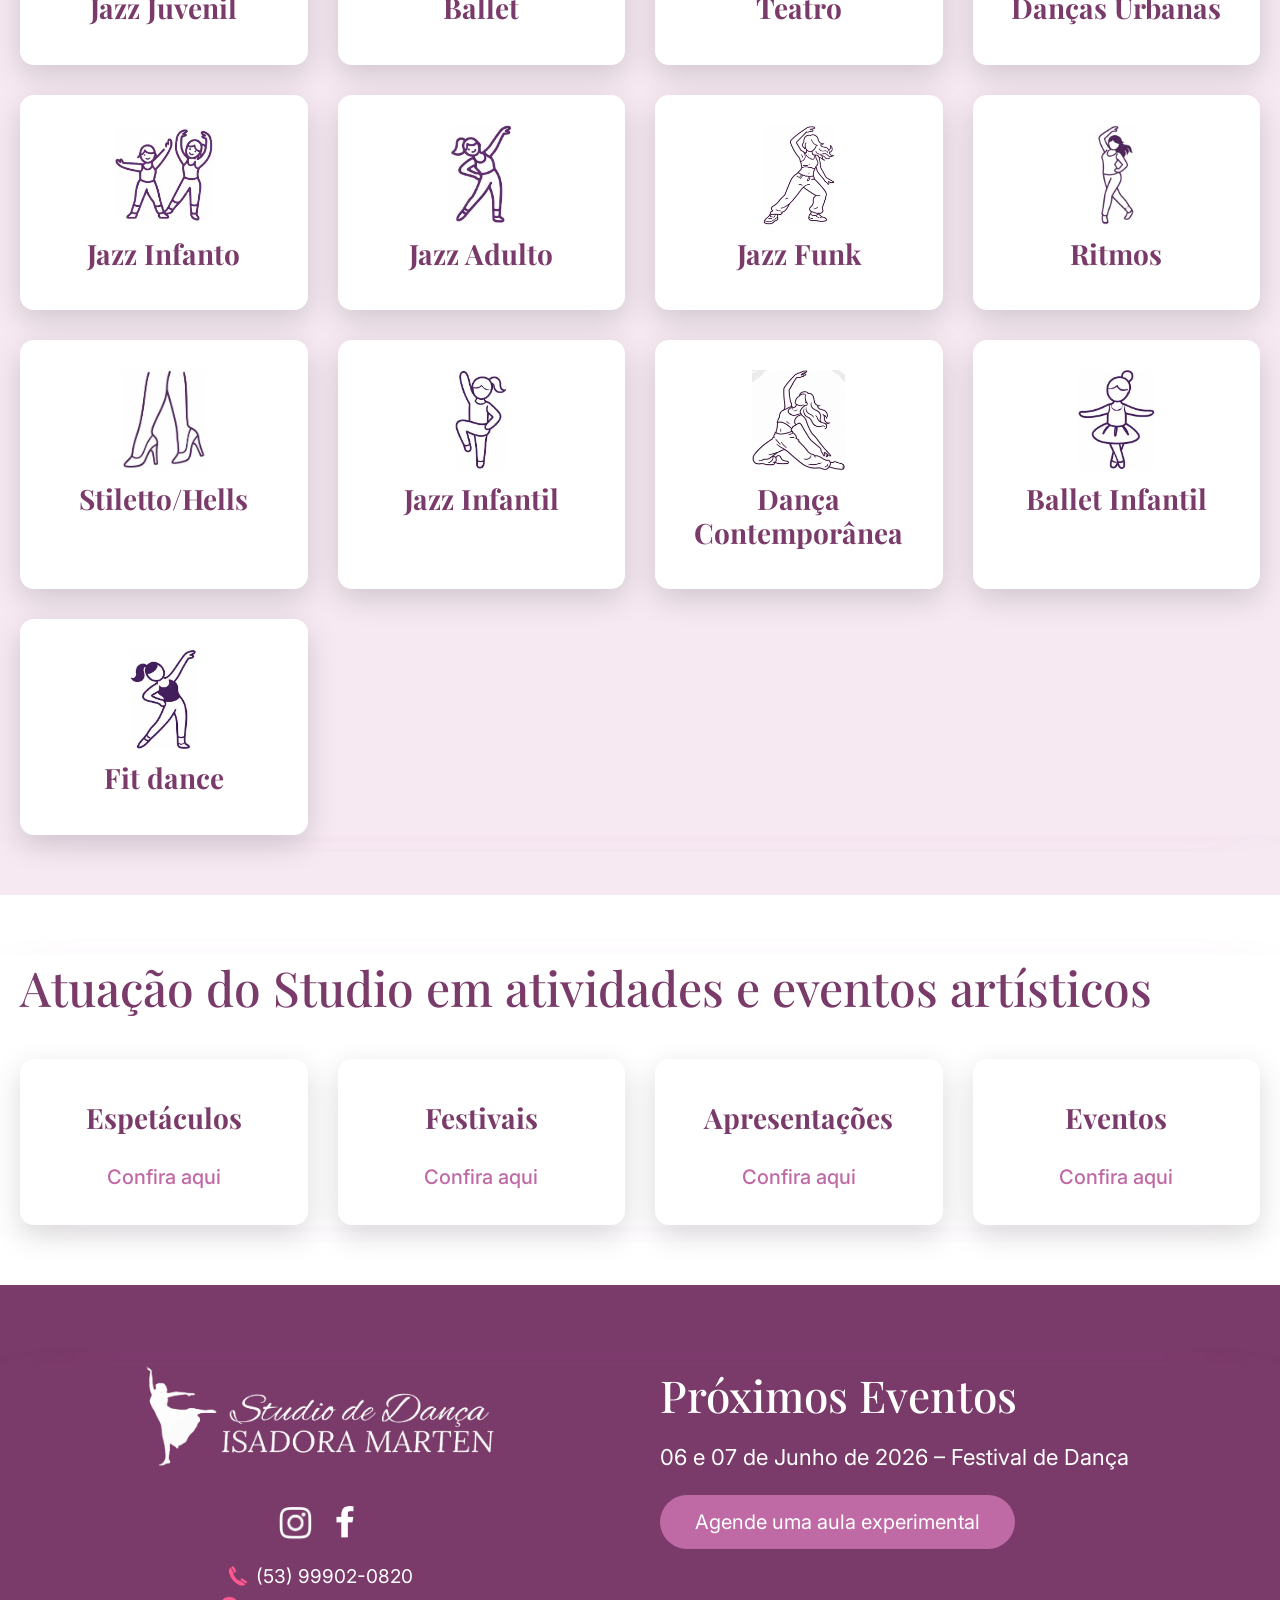
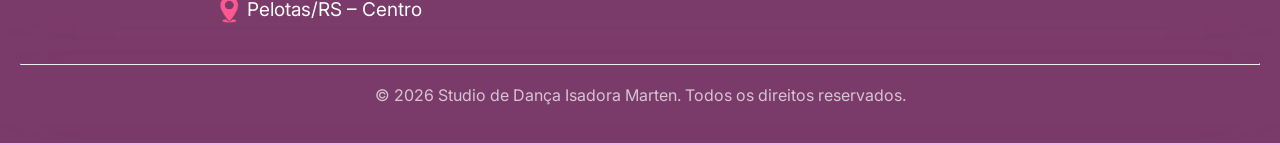
==== commit e0668bf6: "Modalidades adicionais" ====
--- a/index.html
+++ b/index.html
@@ -117,6 +117,14 @@
           <img src="/img/dancacontemporanea.webp" alt="Ritmos" class="card-icon">
           <h3>Dança Contemporânea</h3>
         </div>
+        <div class="card">
+          <img src="/img/BalletInfantil.webp" alt="Ritmos" class="card-icon">
+          <h3>Ballet Infantil</h3>
+        </div>
+        <div class="card">
+          <img src="/img/Fitdance.webp" alt="Ritmos" class="card-icon">
+          <h3>Fit dance</h3>
+        </div>
       </div>
     </div>
   </section>
--- a/index/style.css
+++ b/index/style.css
@@ -168,24 +168,23 @@
 }
 
 /* HERO */
+/* HERO */
 .hero {
     min-height: 73vh;
     display: flex;
     align-items: center;
-    /* Isso cria um fundo que vai do branco para o rosa claro até o fim da tela */
     background: linear-gradient(90deg, #ffffff 50%, #fdf6fa 100%); 
     background-image: url("/img/bailarina-bg.webp");
     background-repeat: no-repeat;
-    background-position: 55% center; /* Trava ela mais para a direita */
-    background-size: 1500px; /* Trava o tamanho em pixels para não quebrar no zoom */
+    background-size: 1500px; /* Mantém o tamanho padrão fixo */
+    background-position: center right; /* Corrigido: igual à Equipe */
 }
 
 .hero-text {
-   /* 520 * 1.25 = 650px */
-   max-width: 650px; 
-   /* 620 * 1.25 = 775px */
-   margin-right: 775px;
-   transform: translateY(-120px);
+    max-width: 650px; 
+    margin-right: 775px;
+    margin-left: 20px; /* Adicionado para alinhar perfeitamente */
+    transform: translateY(-80px); /* Corrigido: mesma altura de subida da Equipe */
 }
 
 .hero-text h1 {
@@ -446,41 +445,60 @@
 }
 
 @media (max-width: 1024px) {
-    /* O "Pulo do Gato": Reduz a escala geral do site (1rem volta a ser 16px) */
-    html { font-size: 100%; } 
-    
-    .hero { background-size: cover; background-position: center; min-height: 60vh; }
-    .hero-text { margin-right: 0; max-width: 100%; transform: none; text-align: center; padding: 0 20px; }
-    .about-text { text-align: center; max-width: 100%; }
+  .hero {
+    background-position: center right;
+    background-size: cover;
+    min-height: 50vh;
+    padding: 80px 0;
+  }
+  .hero-text {
+    margin-right: 0;
+    transform: none;
+    max-width: 100%;
+    text-align: center;
+    padding: 0 20px;
+  }
+  .hero-text h1 { font-size: 2.5rem; }
+  .hero-text p { font-size: 1.2rem; }
 }
 
 @media (max-width: 768px) {
-    /* Diminui a escala mais um pouco para telas pequenas */
-    html { font-size: 95%; }
-    
-    /* Header e Navegação */
+    /* Header e Navegação Padronizados (Ref: Equipe) */
     .footer-container { flex-direction: column; gap: 20px; padding: 20px; text-align: center; }
     .footer-nav { flex-wrap: wrap; justify-content: center; height: auto; gap: 15px; }
-    
-    /* Hero */
-    .hero { min-height: auto; padding: 60px 20px; background-image: none; } /* Removemos a imagem de fundo no celular para leitura limpa */
-    .hero-text h1 { font-size: 2.2rem; }
-    
-    /* Estrutura de grid para os cards */
+    .footer-nav a { margin-left: 0; font-size: 0.95rem; }
+  
+    /* Hero Padronizado (Ref: Equipe) */
+    .hero { 
+        min-height: 350px; 
+        padding: 60px 20px; 
+        background-size: cover; 
+        background-position: center;
+        display: flex;
+        flex-direction: column;
+        justify-content: center;
+    } 
+    .hero-text { margin: 0; max-width: 100%; transform: none; text-align: center; padding: 0; }
+    .hero-text h1 { font-size: 2rem; margin-bottom: 15px; }
+    .hero-text p { font-size: 1rem; line-height: 1.6; }
+
+    /* Conteúdo Específico da Home */
     .cards { grid-template-columns: 1fr; gap: 20px; }
-    
-    /* Footer Final */
     .footer-grid { grid-template-columns: 1fr; gap: 40px; text-align: center; }
     .footer-right { align-items: center; text-align: center; width: 100%; }
     .footer-right .about-title { text-align: center; width: 100%; }
+    
+    /* Footer CTA (Ref: Equipe) */
     .btn-experimental { width: 100%; max-width: 320px; }
 }
 
 @media (max-width: 480px) {
-    .hero-text h1 { font-size: 1.8rem; }
+    /* Hero Padronizado (Ref: Equipe) */
+    .hero-text h1 { font-size: 1.7rem; }
     .hero-text p { font-size: 0.95rem; }
+    
+    /* Conteúdo Específico da Home */
     .cta-button { padding: 12px 25px; font-size: 0.9rem; }
-    
     .card-home { padding: 20px; }
-    .card-home h3 { font-size: 1.2rem; }
+    .card-home h3 { font-size: 1.3rem; }
 }
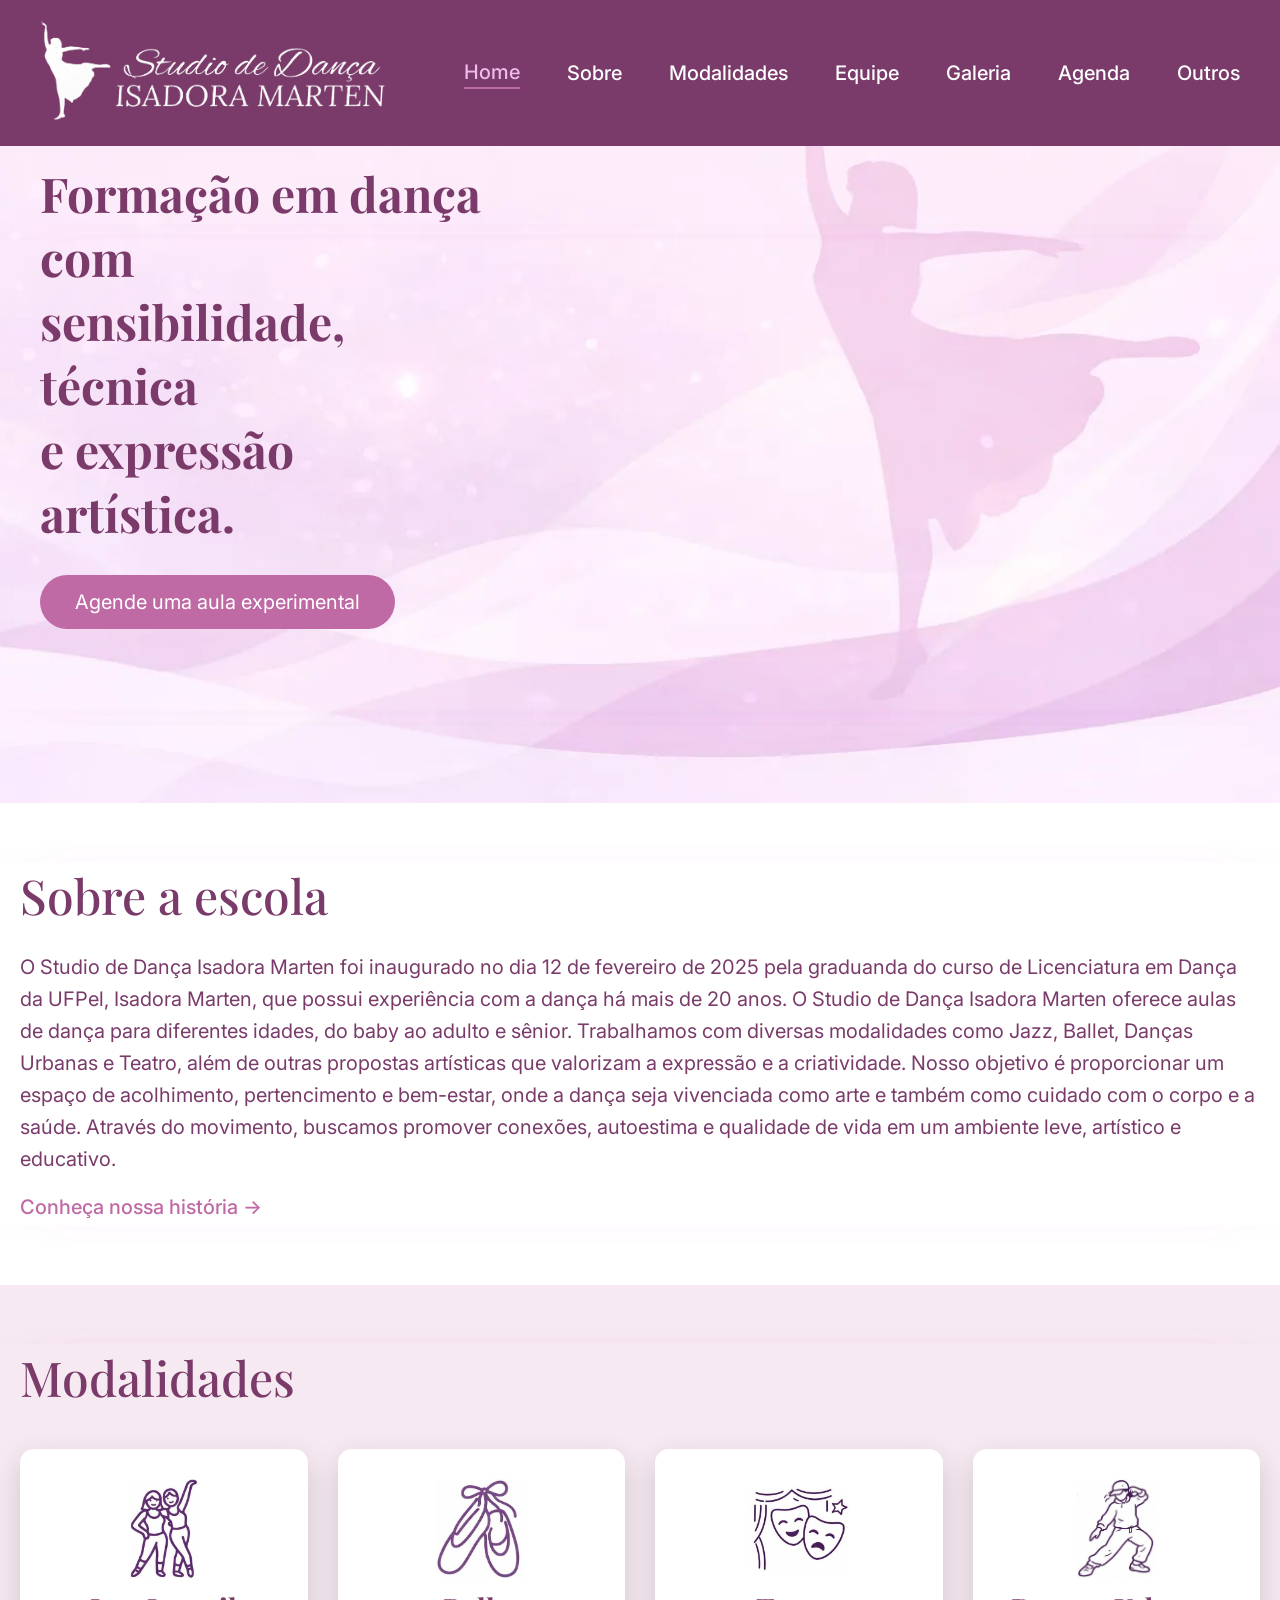
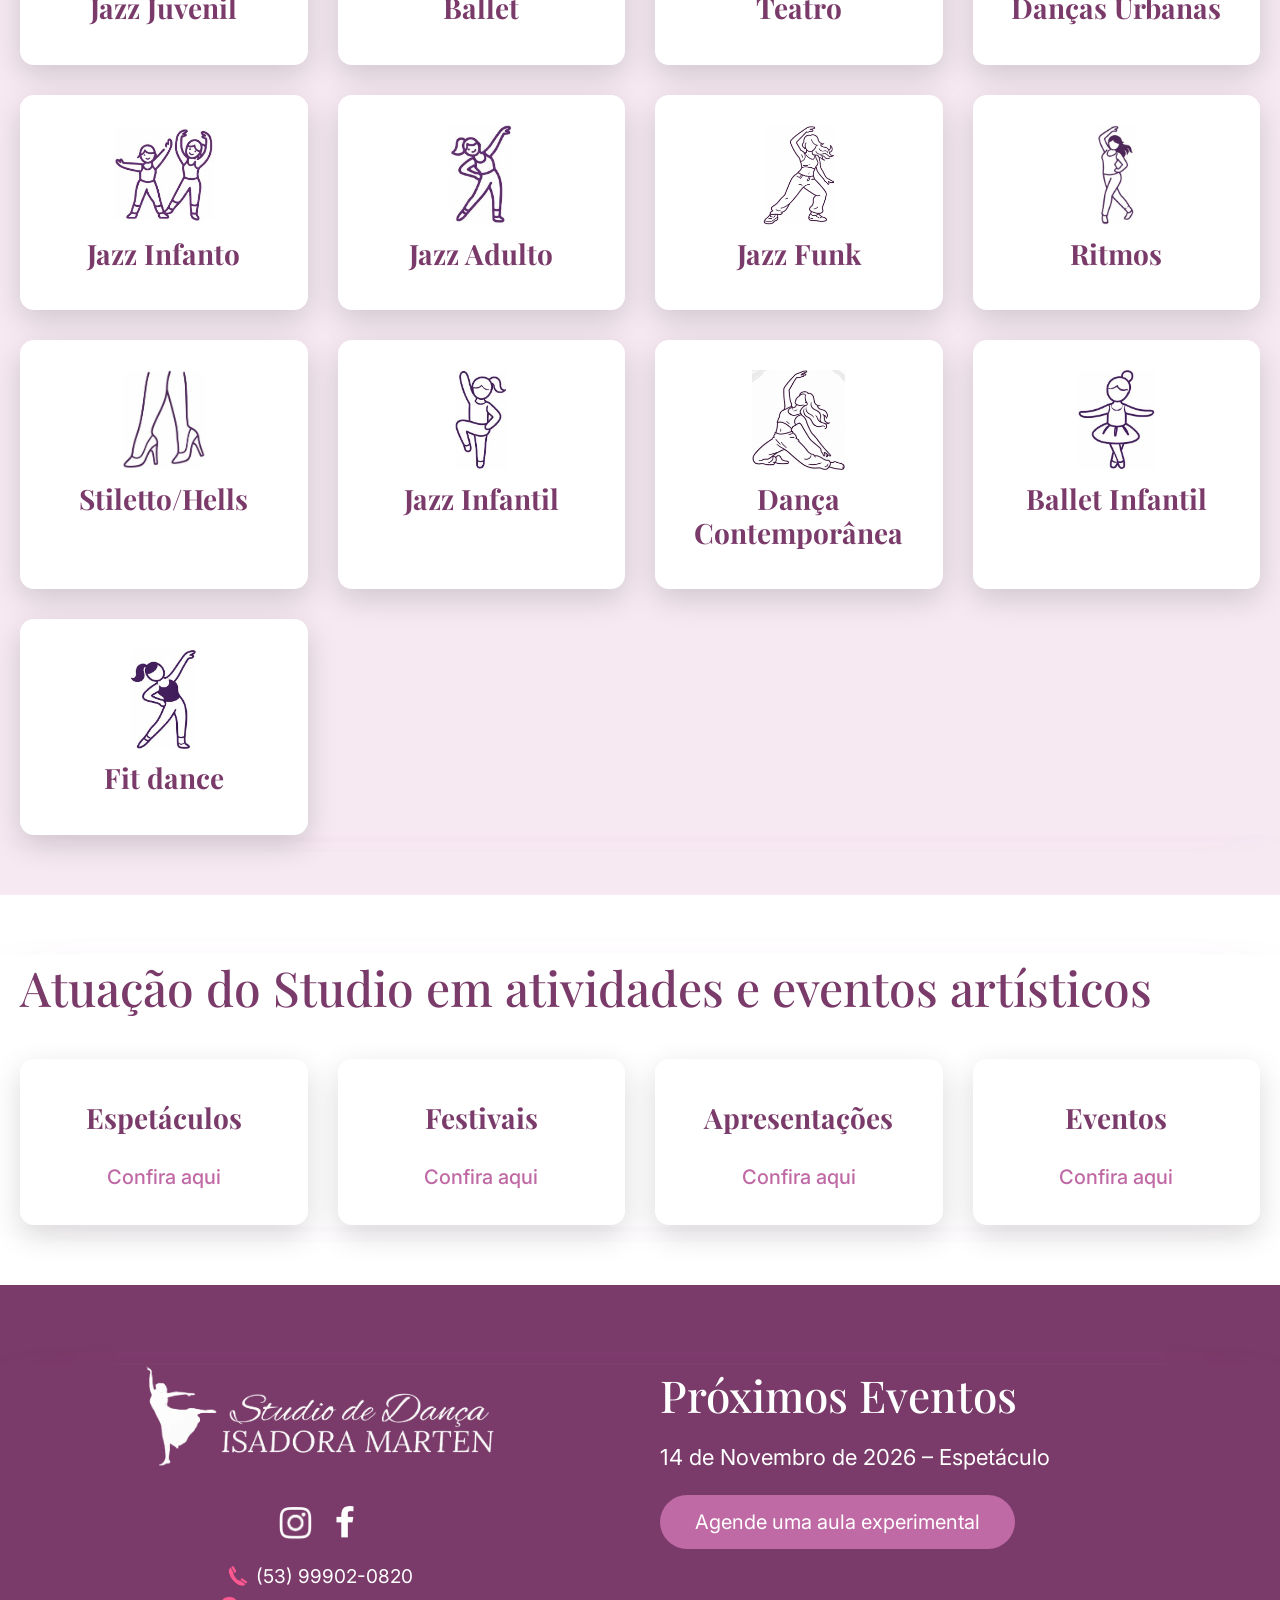
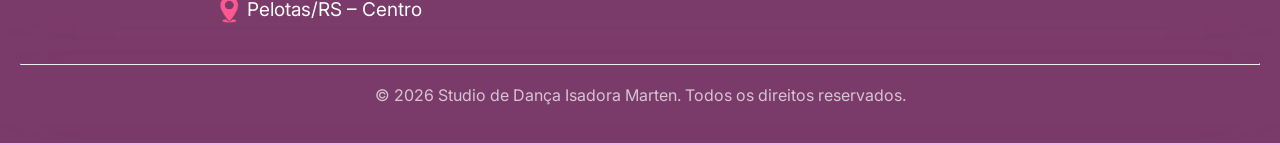
==== commit 683345bf: "correçao de eventos" ====
--- a/index.html
+++ b/index.html
@@ -179,7 +179,7 @@
 
       <div class="footer-right">
         <h2 class="about-title">Próximos Eventos</h2>
-        <p class="event-text">06 e 07 de Junho de 2026 – Festival de Dança</p>
+        <p class="event-text">14 de Novembro de 2026 – Espetáculo</p>
         <a href="https://wa.me/message/OHSK2QDZEW2VO1" target="_blank" class="btn-experimental">Agende uma aula experimental</a>
       </div>
     </div>
